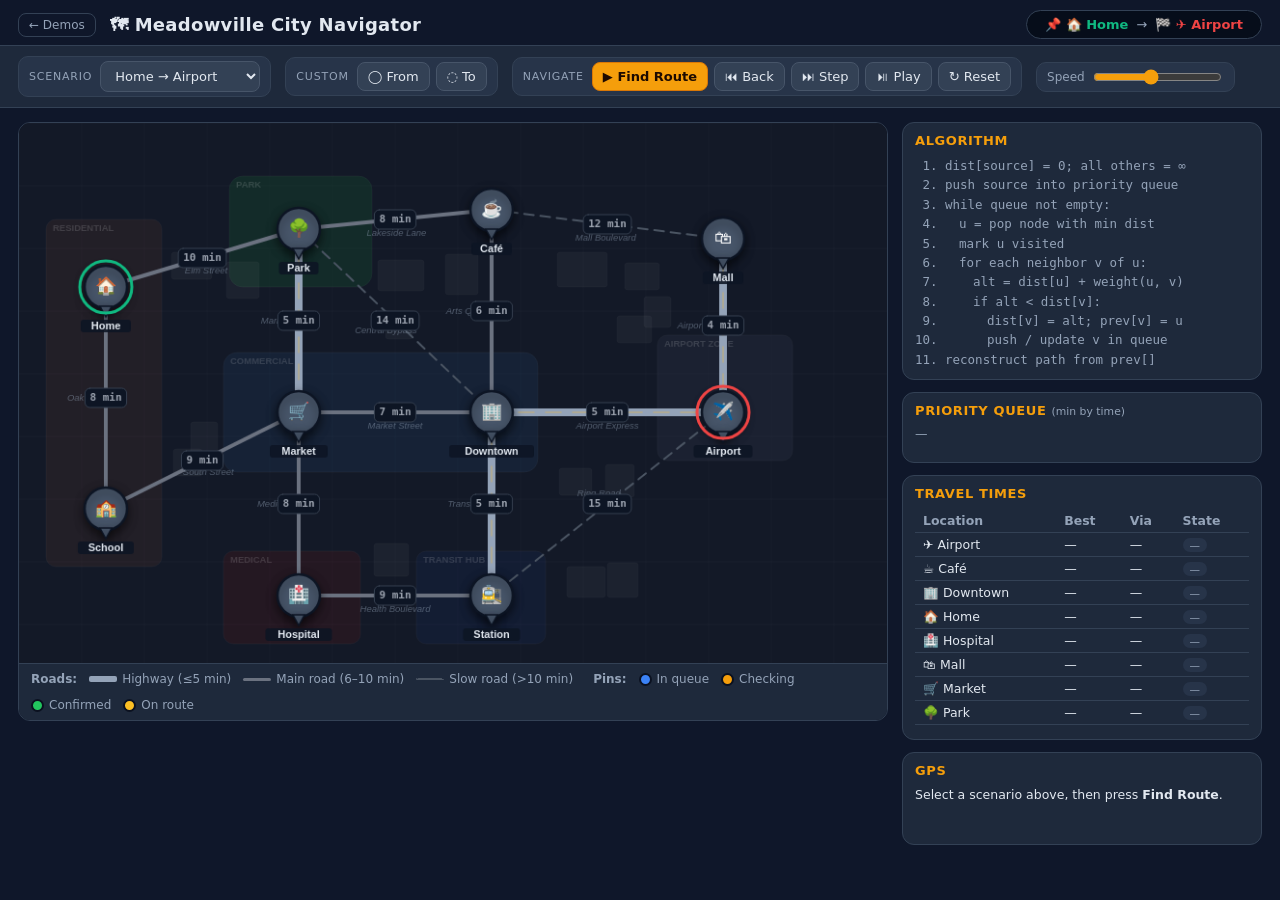
==== city.html @ db67d828 "Graph Explorer" ====
<!DOCTYPE html>
<html lang="en">
<head>
  <meta charset="UTF-8" />
  <meta name="viewport" content="width=device-width, initial-scale=1.0" />
  <title>Meadowville City Navigator — Dijkstra GPS Demo</title>
  <link rel="stylesheet" href="style.css" />
  <link rel="stylesheet" href="city.css" />
</head>
<body>
  <header id="topbar">
    <div id="topbar-left">
      <a href="index.html" id="back-link">&#8592; Demos</a>
      <h1>&#x1F5FA; Meadowville City Navigator</h1>
    </div>
    <div id="address-bar">
      <span id="addr-from">&#128204; —</span>
      <span class="addr-arrow">&#8594;</span>
      <span id="addr-to">&#127937; —</span>
    </div>
  </header>

  <div id="toolbar">
    <div class="tool-group" role="group" aria-label="Scenario">
      <span class="group-label">Scenario</span>
      <select id="scenarioPicker" aria-label="Route scenario">
        <option value="0">Home &#x2192; Airport</option>
        <option value="1">Home &#x2192; Hospital</option>
        <option value="2">Mall &#x2192; Station</option>
        <option value="3">School &#x2192; Caf&#233;</option>
      </select>
    </div>

    <div class="tool-group" role="group" aria-label="Custom start/end">
      <span class="group-label">Custom</span>
      <button class="tool" id="btnFrom">&#9711; From</button>
      <button class="tool" id="btnTo">&#9676; To</button>
    </div>

    <div class="tool-group" role="group" aria-label="Playback">
      <span class="group-label">Navigate</span>
      <button id="btnRun" class="primary">&#9654; Find Route</button>
      <button id="btnBack" title="Step back">&#9198; Back</button>
      <button id="btnStep" title="Step forward">&#9197; Step</button>
      <button id="btnPlay" title="Play / pause">&#9199; Play</button>
      <button id="btnReset" title="Reset">&#x21BB; Reset</button>
    </div>

    <div class="tool-group" role="group" aria-label="Speed">
      <label class="speed">Speed
        <input type="range" id="speed" min="1" max="10" value="5" />
      </label>
    </div>
  </div>

  <main id="layout">
    <section id="canvasWrap">
      <canvas id="graph" width="900" height="560"></canvas>
      <div id="legend">
        <span><b>Roads:</b></span>
        <span class="leg-road highway"><span class="road-line"></span>Highway (&le;5 min)</span>
        <span class="leg-road main"><span class="road-line"></span>Main road (6&ndash;10 min)</span>
        <span class="leg-road slow"><span class="road-line"></span>Slow road (&gt;10 min)</span>
        <span style="margin-left:8px"><b>Pins:</b></span>
        <span><i class="sw frontier"></i>In queue</span>
        <span><i class="sw current"></i>Checking</span>
        <span><i class="sw visited"></i>Confirmed</span>
        <span><i class="sw path"></i>On route</span>
      </div>
    </section>

    <aside id="sidebar">
      <div class="panel">
        <h2>Algorithm</h2>
        <ol id="pseudocode" aria-label="Pseudocode">
          <li data-line="0"><code>dist[source] = 0; all others = &#8734;</code></li>
          <li data-line="1"><code>push source into priority queue</code></li>
          <li data-line="2"><code>while queue not empty:</code></li>
          <li data-line="3" class="indent1"><code>u = pop node with min dist</code></li>
          <li data-line="4" class="indent1"><code>mark u visited</code></li>
          <li data-line="5" class="indent1"><code>for each neighbor v of u:</code></li>
          <li data-line="6" class="indent2"><code>alt = dist[u] + weight(u, v)</code></li>
          <li data-line="7" class="indent2"><code>if alt &lt; dist[v]:</code></li>
          <li data-line="8" class="indent3"><code>dist[v] = alt; prev[v] = u</code></li>
          <li data-line="9" class="indent3"><code>push / update v in queue</code></li>
          <li data-line="10"><code>reconstruct path from prev[]</code></li>
        </ol>
      </div>

      <div class="panel">
        <h2>Priority Queue <small>(min by time)</small></h2>
        <div id="queue" class="queue">&#8212;</div>
      </div>

      <div class="panel">
        <h2>Travel Times</h2>
        <div class="table-wrap">
          <table id="distTable">
            <thead><tr><th>Location</th><th>Best</th><th>Via</th><th>State</th></tr></thead>
            <tbody></tbody>
          </table>
        </div>
      </div>

      <div class="panel narration-panel">
        <h2>GPS <span id="stepCounter"></span></h2>
        <p id="narration">Select a scenario above, then press <b>Find Route</b> to begin navigation.</p>
        <p id="result" class="result"></p>
        <div id="routeCard" class="route-card" style="display:none"></div>
      </div>
    </aside>
  </main>

  <script src="city.js"></script>
</body>
</html>
---- style.css ----
:root {
  --bg: #0f172a;
  --panel: #1e293b;
  --panel-2: #273449;
  --ink: #e2e8f0;
  --muted: #94a3b8;
  --line: #334155;
  --accent: #38bdf8;

  --c-unvisited: #64748b;
  --c-frontier:  #3b82f6;
  --c-current:   #f59e0b;
  --c-visited:   #22c55e;
  --c-source:    #10b981;
  --c-target:    #ef4444;
  --c-path:      #fbbf24;
}

* { box-sizing: border-box; }

html, body {
  margin: 0;
  height: 100%;
  background: var(--bg);
  color: var(--ink);
  font-family: "Segoe UI", system-ui, -apple-system, Roboto, sans-serif;
}

#topbar {
  padding: 10px 18px 6px;
  border-bottom: 1px solid var(--line);
}
#topbar h1 { margin: 0; font-size: 18px; letter-spacing: .3px; }
#topbar .hint { margin: 2px 0 0; font-size: 12px; color: var(--muted); }
#topbar .hint b { color: var(--accent); }

/* ---------- Toolbar ---------- */
#toolbar {
  display: flex;
  flex-wrap: wrap;
  gap: 14px;
  padding: 10px 18px;
  background: var(--panel);
  border-bottom: 1px solid var(--line);
  align-items: center;
}
.tool-group {
  display: flex;
  align-items: center;
  gap: 6px;
  padding: 4px 10px;
  background: var(--panel-2);
  border: 1px solid var(--line);
  border-radius: 10px;
}
.group-label {
  font-size: 11px;
  text-transform: uppercase;
  letter-spacing: .8px;
  color: var(--muted);
  margin-right: 2px;
}
button {
  font: inherit;
  font-size: 13px;
  color: var(--ink);
  background: #334155;
  border: 1px solid #475569;
  border-radius: 8px;
  padding: 6px 10px;
  cursor: pointer;
  transition: background .12s, border-color .12s, transform .05s;
}
button:hover { background: #3e4c63; }
button:active { transform: translateY(1px); }
button.primary { background: #0ea5e9; border-color: #0284c7; color: #06283d; font-weight: 700; }
button.primary:hover { background: #38bdf8; }
button.tool.active {
  background: var(--accent);
  border-color: var(--accent);
  color: #06283d;
  font-weight: 700;
}
button:disabled { opacity: .45; cursor: not-allowed; }

label.speed, label.check {
  font-size: 12px;
  color: var(--muted);
  display: flex;
  align-items: center;
  gap: 6px;
}
input[type="range"] { accent-color: var(--accent); }

/* ---------- Layout ---------- */
#layout {
  display: grid;
  grid-template-columns: 1fr 360px;
  gap: 14px;
  padding: 14px 18px 18px;
  align-items: start;
}

#canvasWrap {
  position: relative;
  background: #0b1120;
  border: 1px solid var(--line);
  border-radius: 12px;
  overflow: hidden;
}
#graph {
  display: block;
  width: 100%;
  height: auto;
  cursor: crosshair;
  touch-action: none;
}

#legend {
  display: flex;
  flex-wrap: wrap;
  gap: 12px;
  padding: 8px 12px;
  font-size: 12px;
  color: var(--muted);
  border-top: 1px solid var(--line);
  background: var(--panel);
}
#legend span { display: flex; align-items: center; gap: 5px; }
#legend .sw {
  width: 13px; height: 13px;
  border-radius: 50%;
  display: inline-block;
  border: 2px solid #0b1120;
}
.sw.unvisited { background: var(--c-unvisited); }
.sw.frontier  { background: var(--c-frontier); }
.sw.current   { background: var(--c-current); }
.sw.visited   { background: var(--c-visited); }
.sw.source    { background: var(--c-source); }
.sw.target    { background: var(--c-target); }
.sw.path      { background: var(--c-path); }

/* ---------- Sidebar ---------- */
#sidebar { display: flex; flex-direction: column; gap: 12px; }
.panel {
  background: var(--panel);
  border: 1px solid var(--line);
  border-radius: 12px;
  padding: 10px 12px;
}
.panel h2 {
  margin: 0 0 8px;
  font-size: 13px;
  text-transform: uppercase;
  letter-spacing: .6px;
  color: var(--accent);
}
.panel h2 small { color: var(--muted); text-transform: none; letter-spacing: 0; font-weight: 400; }

/* Pseudocode */
#pseudocode {
  margin: 0;
  padding-left: 30px;
  font-family: "Consolas", "SF Mono", monospace;
  font-size: 12.5px;
  line-height: 1.55;
  color: var(--muted);
}
#pseudocode li { transition: background .12s, color .12s; border-radius: 4px; }
#pseudocode li code { white-space: pre; }
#pseudocode li.active {
  background: rgba(56,189,248,.18);
  color: var(--ink);
  font-weight: 600;
  box-shadow: inset 3px 0 0 var(--accent);
}
.indent1 code { padding-left: 14px; display: inline-block; }
.indent2 code { padding-left: 28px; display: inline-block; }
.indent3 code { padding-left: 42px; display: inline-block; }

/* Queue */
.queue { display: flex; flex-wrap: wrap; gap: 6px; min-height: 26px; }
.queue .qitem {
  background: var(--panel-2);
  border: 1px solid var(--c-frontier);
  border-radius: 999px;
  padding: 3px 10px;
  font-size: 12.5px;
  font-variant-numeric: tabular-nums;
}
.queue .qitem.head {
  background: var(--c-frontier);
  color: #06283d;
  font-weight: 700;
}
.queue .empty { color: var(--muted); font-size: 12.5px; }

/* Distance table */
.table-wrap { max-height: 220px; overflow: auto; }
#distTable { width: 100%; border-collapse: collapse; font-size: 12.5px; }
#distTable th, #distTable td {
  text-align: left;
  padding: 4px 8px;
  border-bottom: 1px solid var(--line);
  font-variant-numeric: tabular-nums;
}
#distTable th { color: var(--muted); position: sticky; top: 0; background: var(--panel); }
#distTable tr.r-current td { background: rgba(245,158,11,.15); }
#distTable tr.r-visited td { color: var(--c-visited); }
#distTable tr.r-path td { background: rgba(251,191,36,.14); }
#distTable .badge {
  font-size: 10.5px;
  padding: 1px 7px;
  border-radius: 999px;
  background: var(--panel-2);
  color: var(--muted);
}

/* Narration */
.narration-panel #narration { margin: 0; font-size: 13px; line-height: 1.5; min-height: 40px; }
#stepCounter { color: var(--muted); font-weight: 400; }
.result { margin: 8px 0 0; font-weight: 700; }
.result.ok { color: var(--c-path); }
.result.fail { color: var(--c-target); }

@media (max-width: 880px) {
  #layout { grid-template-columns: 1fr; }
}
---- city.css ----
/* City Navigator — overrides and extensions on top of style.css */

:root {
  --gps-accent: #f59e0b;
  --gps-accent-h: #fbbf24;
  --road-hw-color: #94a3b8;
  --road-main-color: #6b7280;
  --road-slow-color: #4b5563;
}

/* ---- Topbar: address bar ---- */
#topbar { display: flex; justify-content: space-between; align-items: center; flex-wrap: wrap; gap: 10px; }
#topbar-left { display: flex; align-items: center; gap: 14px; }
#back-link {
  font-size: 12px;
  color: var(--muted);
  text-decoration: none;
  border: 1px solid var(--line);
  border-radius: 8px;
  padding: 4px 10px;
  transition: border-color .15s, color .15s;
  white-space: nowrap;
}
#back-link:hover { color: var(--ink); border-color: var(--gps-accent); }

#address-bar {
  display: flex;
  align-items: center;
  gap: 8px;
  background: #060d1a;
  border: 1px solid var(--line);
  border-radius: 999px;
  padding: 6px 18px;
  font-size: 13px;
  white-space: nowrap;
}
#addr-from { color: #10b981; font-weight: 700; }
#addr-to   { color: #ef4444; font-weight: 700; }
.addr-arrow { color: var(--muted); }

/* ---- GPS accent colour ---- */
.panel h2 { color: var(--gps-accent); }
button.primary { background: var(--gps-accent); border-color: #d97706; color: #1c0a00; }
button.primary:hover { background: var(--gps-accent-h); }
button.tool.active { background: var(--gps-accent); border-color: var(--gps-accent); color: #1c0a00; }
input[type="range"] { accent-color: var(--gps-accent); }

/* ---- Scenario picker ---- */
select {
  font: inherit;
  font-size: 13px;
  color: var(--ink);
  background: #334155;
  border: 1px solid #475569;
  border-radius: 8px;
  padding: 6px 10px;
  cursor: pointer;
  outline: none;
  min-width: 160px;
}
select:hover { background: #3e4c63; }

/* ---- Legend road indicators ---- */
.leg-road {
  display: inline-flex;
  align-items: center;
  gap: 6px;
}
.leg-road .road-line {
  display: inline-block;
  border-radius: 2px;
}
.leg-road.highway .road-line { width: 28px; height: 6px; background: var(--road-hw-color); }
.leg-road.main .road-line    { width: 28px; height: 3px; background: var(--road-main-color); }
.leg-road.slow .road-line    { width: 28px; height: 2px; border-top: 2px dashed var(--road-slow-color); background: none; }

/* ---- Route card ---- */
.route-card {
  margin-top: 10px;
  background: #060d1a;
  border: 1px solid var(--line);
  border-radius: 10px;
  padding: 10px 14px;
  font-size: 12.5px;
  line-height: 1.75;
}
.rc-header {
  font-weight: 700;
  font-size: 13.5px;
  margin-bottom: 6px;
  padding-bottom: 6px;
  border-bottom: 1px solid var(--line);
}
.rc-step { color: var(--ink); }
.rc-seg  { color: var(--muted); padding-left: 14px; font-size: 11.5px; }
.rc-total {
  margin-top: 6px;
  padding-top: 6px;
  border-top: 1px solid var(--line);
  font-weight: 700;
  color: var(--gps-accent-h);
  font-size: 13px;
}
.rc-alt { color: #4b5563; font-size: 11px; margin-top: 3px; }
.rc-save { color: #22c55e; font-size: 11px; }

/* ---- Narration GPS label ---- */
.narration-panel #narration { font-size: 12.5px; }
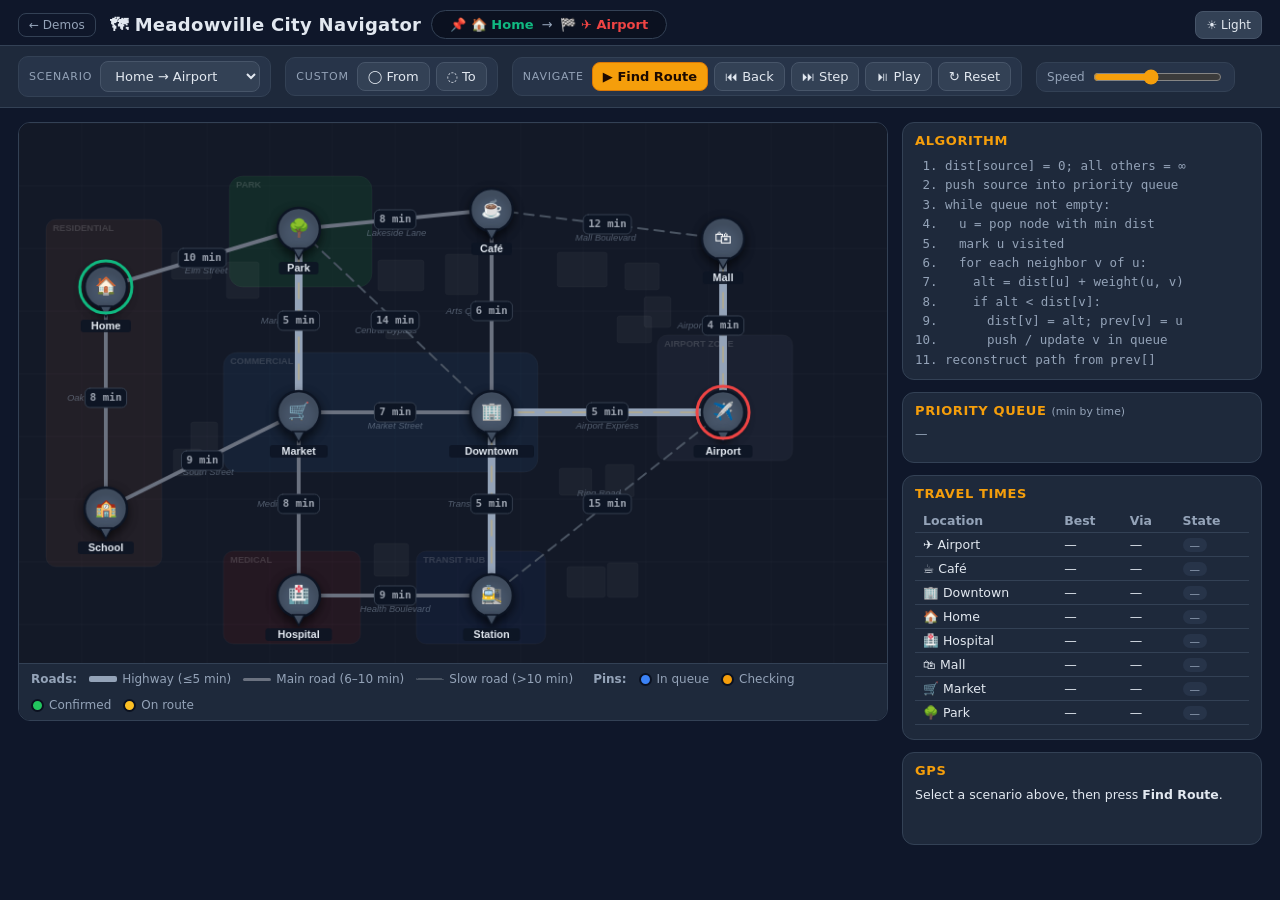
==== commit f91174be: "feat: added color themes." ====
--- a/city.html
+++ b/city.html
@@ -4,6 +4,7 @@
   <meta charset="UTF-8" />
   <meta name="viewport" content="width=device-width, initial-scale=1.0" />
   <title>Meadowville City Navigator — Dijkstra GPS Demo</title>
+  <script src="theme.js"></script>
   <link rel="stylesheet" href="style.css" />
   <link rel="stylesheet" href="city.css" />
 </head>
@@ -18,6 +19,7 @@
       <span class="addr-arrow">&#8594;</span>
       <span id="addr-to">&#127937; —</span>
     </div>
+    <button class="theme-toggle" onclick="window.CTHEME.toggle()"></button>
   </header>
 
   <div id="toolbar">
--- a/style.css
+++ b/style.css
@@ -14,6 +14,26 @@
   --c-source:    #10b981;
   --c-target:    #ef4444;
   --c-path:      #fbbf24;
+
+  --btn-bg:    #334155;
+  --btn-bg-h:  #3e4c63;
+  --btn-bdr:   #475569;
+  --canvas-bg: #0b1120;
+}
+
+html.light {
+  --bg:        #ffffff;
+  --panel:     #f8f9fa;
+  --panel-2:   #f0f2f5;
+  --ink:       #202124;
+  --muted:     #5f6368;
+  --line:      #dadce0;
+  --accent:    #1a73e8;
+  --btn-bg:    #e0e0e0;
+  --btn-bg-h:  #d5d5d5;
+  --btn-bdr:   #bdbdbd;
+  --canvas-bg: #f1f3f4;
+  --c-frontier:#1a73e8;
 }
 
 * { box-sizing: border-box; }
@@ -64,14 +84,14 @@
   font: inherit;
   font-size: 13px;
   color: var(--ink);
-  background: #334155;
-  border: 1px solid #475569;
+  background: var(--btn-bg);
+  border: 1px solid var(--btn-bdr);
   border-radius: 8px;
   padding: 6px 10px;
   cursor: pointer;
   transition: background .12s, border-color .12s, transform .05s;
 }
-button:hover { background: #3e4c63; }
+button:hover { background: var(--btn-bg-h); }
 button:active { transform: translateY(1px); }
 button.primary { background: #0ea5e9; border-color: #0284c7; color: #06283d; font-weight: 700; }
 button.primary:hover { background: #38bdf8; }
@@ -103,7 +123,7 @@
 
 #canvasWrap {
   position: relative;
-  background: #0b1120;
+  background: var(--canvas-bg);
   border: 1px solid var(--line);
   border-radius: 12px;
   overflow: hidden;
@@ -131,7 +151,7 @@
   width: 13px; height: 13px;
   border-radius: 50%;
   display: inline-block;
-  border: 2px solid #0b1120;
+  border: 2px solid var(--canvas-bg);
 }
 .sw.unvisited { background: var(--c-unvisited); }
 .sw.frontier  { background: var(--c-frontier); }
@@ -227,3 +247,22 @@
 @media (max-width: 880px) {
   #layout { grid-template-columns: 1fr; }
 }
+
+/* ---- Theme toggle button ---- */
+.theme-toggle {
+  margin-left: auto;
+  font-size: 12px;
+  white-space: nowrap;
+}
+
+/* pseudocode active highlight adapts to light theme */
+html.light #pseudocode li.active {
+  background: rgba(26,115,232,.12);
+  box-shadow: inset 3px 0 0 var(--accent);
+}
+
+/* queue head pill adapts */
+html.light .queue .qitem.head {
+  background: var(--c-frontier);
+  color: #ffffff;
+}
--- a/city.css
+++ b/city.css
@@ -27,7 +27,7 @@
   display: flex;
   align-items: center;
   gap: 8px;
-  background: #060d1a;
+  background: var(--canvas-bg);
   border: 1px solid var(--line);
   border-radius: 999px;
   padding: 6px 18px;
@@ -50,15 +50,15 @@
   font: inherit;
   font-size: 13px;
   color: var(--ink);
-  background: #334155;
-  border: 1px solid #475569;
+  background: var(--btn-bg);
+  border: 1px solid var(--btn-bdr);
   border-radius: 8px;
   padding: 6px 10px;
   cursor: pointer;
   outline: none;
   min-width: 160px;
 }
-select:hover { background: #3e4c63; }
+select:hover { background: var(--btn-bg-h); }
 
 /* ---- Legend road indicators ---- */
 .leg-road {
